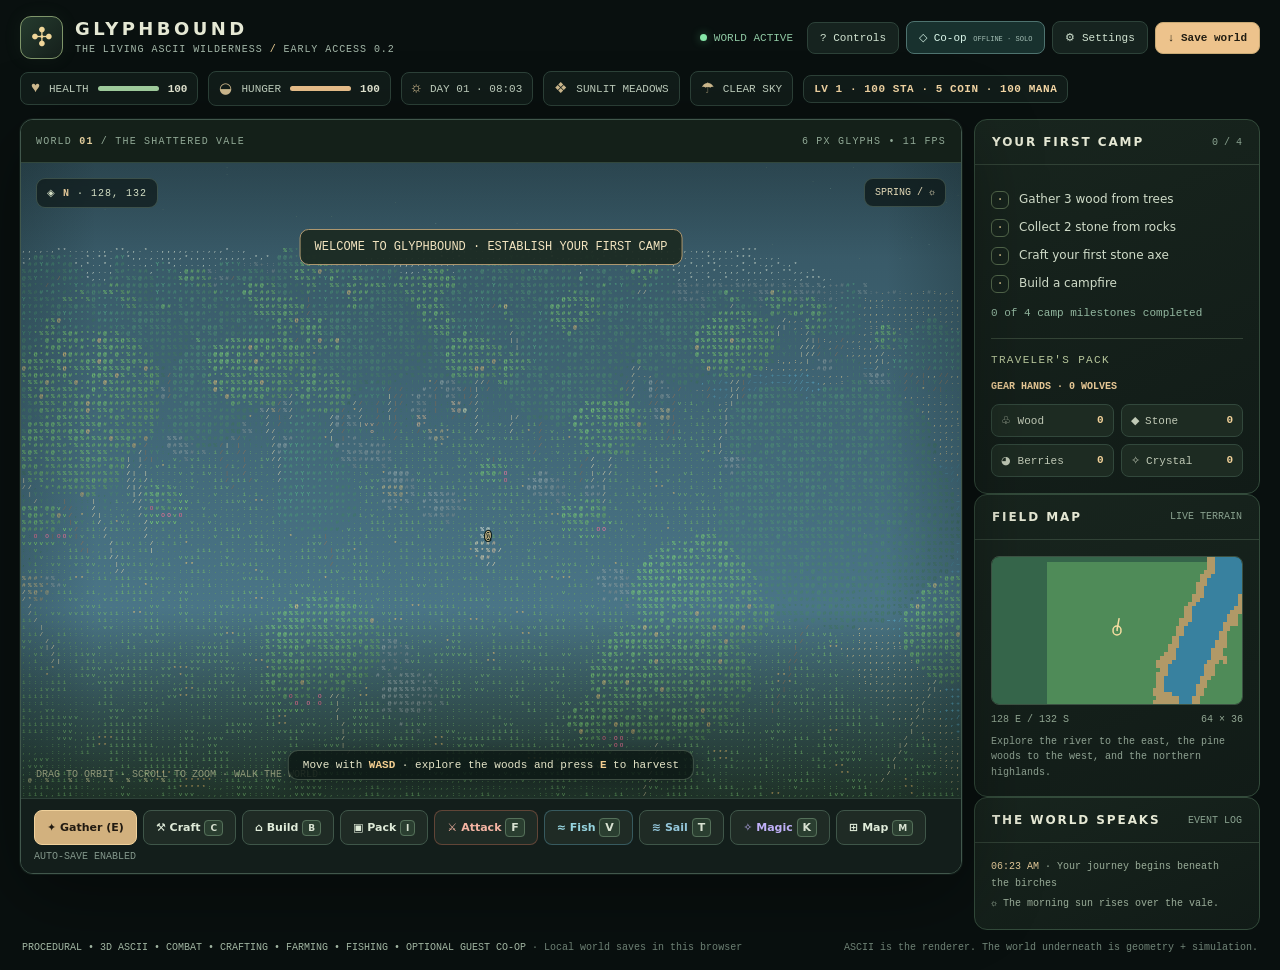
==== glyphbound/index.html @ f729c223 "feat(glyphbound): add playable ASCII wilderness v0.3 and co-op room source" ====
<!doctype html>
<html lang="en">
<head>
<meta charset="utf-8">
<meta name="viewport" content="width=device-width,initial-scale=1,viewport-fit=cover">
<meta name="theme-color" content="#0b1110">
<meta name="description" content="Glyphbound: a playable procedurally generated ASCII wilderness survival game.">
<title>GLYPHBOUND — A Living ASCII Wilderness</title>
<link rel="stylesheet" href="style.css">
</head>
<body>
<main class="app">
<header class="topbar"><div class="brand"><div class="mark" aria-hidden="true">✣</div><div><h1>GLYPHBOUND</h1><p>THE LIVING ASCII WILDERNESS <span style="color:#edcf95">/</span> EARLY ACCESS 0.2</p></div></div><div class="nav-actions"><span class="live-indicator"><span class="dot"></span><span id="live-status">WORLD ACTIVE</span></span><button class="small-btn" id="btn-help">? Controls</button><button class="small-btn" id="btn-coop">◇ Co-op <span id="coop-count">OFFLINE · SOLO</span></button><button class="small-btn" id="btn-settings">⚙ Settings</button><button class="small-btn gold" id="btn-save">↓ Save world</button></div></header>
<div class="top-strip"><div class="stat-chip"><span class="ico">♥</span><span>HEALTH</span><div class="meter"><i id="hp-bar"></i></div><b id="hp">100</b></div><div class="stat-chip food"><span class="ico">◒</span><span>HUNGER</span><div class="meter"><i id="food-bar"></i></div><b id="food">100</b></div><div class="stat-chip"><span class="ico">☼</span><span id="time-label">DAY 01 · 08:00</span></div><div class="stat-chip"><span class="ico">❖</span><span id="biome-label">SUNLIT MEADOWS</span></div><div class="stat-chip"><span class="ico">☂</span><span id="weather-label">CLEAR SKY</span></div><div class="stat-chip" id="rpg-status">LV 1 · 100 STA · 5 COIN</div></div>
<div class="layout"><section class="play-column" aria-label="Playable ASCII wilderness world"><div class="game-shell"><div class="screen-top"><span>WORLD <b>01</b> / THE SHATTERED VALE</span><span class="right" id="render-stats">6 PX GLYPHS • 0 FPS</span></div><div class="viewport" id="viewport"><canvas id="scene" aria-label="Third-person three-dimensional ASCII wilderness game" tabindex="0"></canvas><div class="loading-fallback" id="fallback"><div><pre aria-hidden="true">                /\     /\       /\
        /\     /**\   /**\     /**\
       /**\   /****\ /****\   /****\
    || || ||  |||| || |||| ||  |||| ||
 ...::;;,;:...,,..~~..,,...;;:...,,..</pre><strong>THE VALE IS TAKING SHAPE</strong><br><small>Run this game in a normal browser to enable the interactive world.</small></div></div><div class="vignette"></div><div class="compass">◈ <strong id="compass">N</strong> · <span id="coordinates">128, 132</span></div><div class="daytag" id="season-display">SPRING / ☼</div><div class="toast" id="toast" role="status" aria-live="polite"></div><div class="corner-note" id="world-note">DRAG TO ORBIT · SCROLL TO ZOOM · WALK THE WORLD</div><div class="hint" id="target-hint">Move with <b>WASD</b> · approach trees and press <b>E</b> to harvest</div><div class="drawer" id="drawer"><div class="dialog" role="dialog" aria-modal="true" aria-labelledby="dialog-title"><div class="dialog-head"><h2 id="dialog-title">FIELD NOTES</h2><button id="close-drawer" aria-label="Close dialog">✕</button></div><div class="dialog-body" id="dialog-body"></div></div></div></div><div class="action-row"><button class="primary" id="btn-action">✦ Gather <span class="kbd" style="font-size:9px">E</span></button><button id="btn-craft">⚒ Craft <span class="kbd" style="font-size:9px">C</span></button><button id="btn-build">⌂ Build <span class="kbd" style="font-size:9px">B</span></button><button id="btn-pack">▣ Pack <span class="kbd" style="font-size:9px">I</span></button><button id="btn-attack">⚔ Attack <span class="kbd">F</span></button><button id="btn-fish">≈ Fish <span class="kbd">V</span></button><button id="btn-boat">≋ Sail <span class="kbd">T</span></button><button id="btn-spell">✧ Magic <span class="kbd">K</span></button><button id="btn-map">⊞ Map <span class="kbd" style="font-size:9px">M</span></button><span class="grow"></span><span class="subtext" id="status-text">AUTO-SAVE ENABLED</span></div><div class="touchbar" aria-label="Touch game controls"><div class="touch-pad"><button data-dir="up" aria-label="Move forward">▲</button><button data-dir="left" aria-label="Move left">◀</button><button data-dir="down" aria-label="Move backward">▼</button><button data-dir="right" aria-label="Move right">▶</button></div><div class="touch-actions"><button id="touch-turn-l" aria-label="Rotate view left">↶ View</button><button id="touch-turn-r" aria-label="Rotate view right">View ↷</button><button class="action" id="touch-action">✦ GATHER</button><button id="touch-build">⌂ BUILD</button><button id="touch-attack">⚔ ATTACK</button><button id="touch-fish">≈ FISH</button><button id="touch-jump">↑ JUMP</button><button id="touch-boat">≋ RAFT</button><button id="touch-spell">✧ MAGIC</button></div></div></div></section>
<aside class="side"><section class="panel"><header class="panel-head"><h2>YOUR FIRST CAMP</h2><small id="quest-count">0 / 4</small></header><div class="panel-inner"><div id="objectives"></div><div class="progress" id="quest-progress">Collect resources to establish your home.</div><div class="divider"></div><h3 class="section-title">TRAVELER'S PACK</h3><p class="gear-summary" id="rpg-gear">GEAR HANDS</p><div class="inventory"><div class="resource"><span>♧ Wood</span><b id="res-wood">0</b></div><div class="resource"><span>◆ Stone</span><b id="res-stone">0</b></div><div class="resource"><span>◕ Berries</span><b id="res-berry">0</b></div><div class="resource"><span>✧ Crystal</span><b id="res-crystal">0</b></div></div></div></section><section class="panel"><header class="panel-head"><h2>FIELD MAP</h2><small>LIVE TERRAIN</small></header><div class="panel-inner"><div class="map-wrap"><canvas id="minimap" width="260" height="146" aria-label="Local map of your surroundings"></canvas></div><div class="scene-info"><span id="map-position">128 E / 132 S</span><span id="map-scale">64 × 36</span></div><p class="map-tip">Explore the river to the east, the pine woods to the west, and the northern highlands.</p></div></section><section class="panel"><header class="panel-head"><h2>THE WORLD SPEAKS</h2><small>EVENT LOG</small></header><div class="panel-inner"><div class="log" id="world-log"><p>☼ The morning sun rises over the vale.</p></div></div></section></aside></div>
<footer class="footer"><span><strong>PROCEDURAL • 3D ASCII • COMBAT • CRAFTING • FARMING • FISHING • OPTIONAL GUEST CO-OP</strong> · Local world saves in this browser</span><span>ASCII is the renderer. The world underneath is geometry + simulation.</span></footer>
<noscript><div class="noscript">JavaScript is required to run GLYPHBOUND. Open this page in a browser with JavaScript enabled.</div></noscript>
</main><script src="network.js"></script><script src="game.js"></script></body></html>
---- glyphbound/style.css ----
:root{--bg:#09100f;--panel:#111b19;--panel2:#16231f;--stroke:#2d4239;--stroke2:#3c594b;--ink:#e5e8d4;--muted:#a4b8a9;--dark:#72877e;--gold:#e6c088;--green:#8fc8a3;--red:#e99b83;--radius:13px;color-scheme:dark;font-family:ui-sans-serif,system-ui,-apple-system,"Segoe UI",Arial,sans-serif}
*{box-sizing:border-box}html{height:100%}body{margin:0;background:var(--bg);min-height:100%;color:var(--ink);overflow-x:hidden}button,select,input{font:inherit}button{cursor:pointer;touch-action:manipulation}button:focus-visible,select:focus-visible,input:focus-visible{outline:2px solid var(--gold);outline-offset:2px}.app{width:min(1660px,100%);margin:0 auto;padding:16px 20px 17px;min-height:100dvh;display:flex;flex-direction:column;gap:12px}.topbar{display:flex;align-items:center;justify-content:space-between;gap:16px;flex-wrap:wrap}.brand{display:flex;gap:12px;align-items:center}.mark{display:grid;place-items:center;width:43px;height:43px;border:1px solid #7f966a;border-radius:11px;color:#f0d699;background:linear-gradient(135deg,#253b2e,#151f1b);font-size:26px;line-height:1;font-family:Georgia,serif;box-shadow:0 0 20px #76b67b11}.brand h1{font-size:18px;letter-spacing:.19em;line-height:1;margin:0;font-weight:800}.brand p{margin:6px 0 0;color:var(--muted);font:10px/1.2 ui-monospace,Consolas,monospace;letter-spacing:.095em}.nav-actions{display:flex;align-items:center;gap:7px;flex-wrap:wrap}.live-indicator{color:var(--green);font:11px ui-monospace,monospace;display:flex;align-items:center;gap:7px;margin-right:7px;white-space:nowrap}.dot{height:7px;width:7px;background:#86e7a8;box-shadow:0 0 10px #63d58d77;border-radius:50%}.small-btn{border:1px solid var(--stroke);padding:9px 12px;background:var(--panel2);color:#d2e4d2;font:11px ui-monospace,monospace;border-radius:8px;white-space:nowrap}.small-btn:hover,.small-btn[aria-pressed="true"]{border-color:#8db294;background:#293c31}.small-btn.gold{border-color:#c8a974;color:#221d12;background:#edc38c;font-weight:800}.top-strip{display:flex;align-items:center;gap:10px;overflow:auto;padding-bottom:1px;scrollbar-width:none}.top-strip::-webkit-scrollbar{display:none}.stat-chip{border:1px solid var(--stroke);background:#111c19;display:flex;align-items:center;gap:9px;border-radius:8px;padding:7px 10px;min-width:max-content;color:#c2d1c0;font:11px ui-monospace,monospace}.stat-chip b{font-weight:700;color:var(--ink)}.stat-chip .ico{color:#d1bc90;font-size:15px}.stat-chip .meter{width:61px;height:5px;background:#304037;border-radius:9px;overflow:hidden}.stat-chip .meter i{height:100%;display:block;background:#a4d2a1;width:100%;transition:width .25s}.stat-chip.food .meter i{background:#ecc18c}.layout{display:grid;grid-template-columns:minmax(0,1fr) 286px;gap:12px;align-items:start}.play-column{min-width:0}.game-shell{position:relative;border:1px solid #41574c;border-radius:13px;background:#0c1715;overflow:hidden;box-shadow:0 0 0 1px #101b17,0 20px 80px #0006}.screen-top{height:43px;display:flex;align-items:center;justify-content:space-between;gap:10px;padding:0 15px;border-bottom:1px solid #32473c;background:#142019;color:#91a996;font:10px ui-monospace,monospace;letter-spacing:.12em}.screen-top b{color:#e3ce9d}.screen-top .right{white-space:nowrap}.viewport{height:clamp(390px,calc(100dvh - 265px),780px);min-height:360px;position:relative;touch-action:none;overflow:hidden;cursor:crosshair;background:radial-gradient(ellipse at 50% 45%,#25382d,#0a1213)}#scene{position:absolute;inset:0;width:100%;height:100%;display:block}.vignette{position:absolute;inset:0;pointer-events:none;background:linear-gradient(90deg,#0b171533,transparent 8%,transparent 92%,#0b171533),linear-gradient(0deg,#05100c33,transparent 28%,transparent 85%,#07100d33)}.compass{position:absolute;top:15px;left:15px;border:1px solid #88a68c55;background:#0b1513a8;backdrop-filter:blur(5px);border-radius:9px;padding:8px 10px;color:#d4dfc4;font:10px ui-monospace,monospace;letter-spacing:1px;pointer-events:none}.compass strong{color:#e1c697}.daytag{position:absolute;top:15px;right:15px;border:1px solid #88a68c55;background:#0b1513b5;border-radius:9px;padding:8px 10px;font:10px ui-monospace,monospace;color:#e1d7b5;pointer-events:none}.hint{position:absolute;bottom:18px;left:50%;transform:translateX(-50%);border:1px solid #9bb59c55;background:#0c1815d9;border-radius:10px;padding:8px 14px;max-width:calc(100% - 35px);text-align:center;color:#e5e5c8;font:11px ui-monospace,monospace;white-space:nowrap;overflow:hidden;text-overflow:ellipsis;pointer-events:none;box-shadow:0 5px 20px #0005}.hint b{color:#f4cf91}.toast{position:absolute;left:50%;top:66px;transform:translateX(-50%) translateY(-8px);transition:opacity .25s,transform .25s;opacity:0;pointer-events:none;background:#1c2a21eb;color:#f2e4bf;border:1px solid #ad976f;border-radius:9px;padding:10px 14px;font:12px ui-monospace,monospace;text-align:center;white-space:nowrap;max-width:95%;overflow:hidden;text-overflow:ellipsis;z-index:7}.toast.show{opacity:1;transform:translateX(-50%) translateY(0)}.corner-note{position:absolute;bottom:18px;left:15px;color:#e9e5b288;font:10px ui-monospace,monospace;pointer-events:none}.corner-note.hide{display:none}.loading-fallback{position:absolute;inset:0;z-index:3;background:radial-gradient(ellipse,#253b2c,#0a1513 70%);display:grid;place-items:center;color:#d6c399;text-align:center;font:12px ui-monospace,monospace;padding:20px}.loading-fallback pre{line-height:1.12;color:#8ebd95;font-size:clamp(7px,1.3vw,12px);margin:0 0 15px}.loading-fallback small{color:#c7be94;line-height:1.5}.viewport.ready .loading-fallback{display:none}.action-row{display:flex;gap:6px;align-items:center;padding:11px 13px;background:#131e1b;border-top:1px solid #2d4038;flex-wrap:wrap}.action-row button{border:1px solid #3f5649;background:#1f2b25;padding:10px 12px;border-radius:8px;font-size:11px;font-weight:650;color:#dfebd9;min-width:76px}.action-row button:hover,.action-row button[aria-pressed="true"]{border-color:#c1ac7b;background:#35402a}.action-row button.primary{background:#d2b17e;border-color:#f0d19b;color:#211a11}.action-row .grow{flex:1}.action-row .subtext{font:10px ui-monospace,monospace;color:#82968a}.touchbar{display:none;gap:10px;justify-content:space-between;align-items:center;padding:12px;background:#17241f;border-top:1px solid #35463d}.touch-pad{display:grid;grid-template-columns:repeat(3,49px);grid-template-rows:repeat(3,44px);gap:4px}.touch-pad button{border:1px solid #556957;border-radius:10px;background:#2a3a30;color:#fff4da;font-size:19px;font-weight:800;touch-action:none;user-select:none;-webkit-user-select:none}.touch-pad button:active,.touch-pad button.pressing{background:#ae936a;color:#1e201c}.touch-pad [data-dir="up"]{grid-row:1;grid-column:2}.touch-pad [data-dir="left"]{grid-row:2;grid-column:1}.touch-pad [data-dir="down"]{grid-row:2;grid-column:2}.touch-pad [data-dir="right"]{grid-row:2;grid-column:3}.touch-actions{display:grid;grid-template-columns:repeat(2,minmax(76px,1fr));gap:7px;max-width:190px;flex:1}.touch-actions button{border:1px solid #52654e;background:#27382b;color:#e6eedc;border-radius:10px;padding:13px 7px;font-size:11px;font-weight:750;letter-spacing:.02em}.touch-actions button.action{background:#d2b17e;border-color:#eecf98;color:#261d10}.panel{background:linear-gradient(155deg,#18251e,#111b17);border:1px solid #334b3b;border-radius:13px;overflow:hidden}.panel-head{padding:15px 17px;display:flex;justify-content:space-between;align-items:center;border-bottom:1px solid #314236}.panel-head h2{font-size:12px;letter-spacing:.16em;margin:0}.panel-head small{font:10px ui-monospace,monospace;color:#89a18f}.panel-inner{padding:16px}.section-title{color:#b8c79c;text-transform:uppercase;letter-spacing:.12em;font:11px ui-monospace,monospace;margin:0 0 12px}.objective{display:flex;gap:10px;align-items:flex-start;margin:10px 0}.check{flex:0 0 18px;height:18px;border:1px solid #53684c;border-radius:6px;text-align:center;font:12px/17px ui-monospace,monospace;color:#d5c18c}.objective.done .check{background:#31583d;border-color:#6aa774;color:#daf5bc}.objective span:last-child{font:12px/1.45 ui-sans-serif,system-ui;color:#d0dcc9}.objective.done span:last-child{color:#a5b7a0}.progress{font:11px/1.6 ui-monospace,monospace;color:#93b8a0;margin-top:12px}.divider{height:1px;background:#344436;margin:15px 0}.inventory{display:grid;grid-template-columns:repeat(2,1fr);gap:7px}.resource{display:flex;justify-content:space-between;gap:8px;align-items:center;padding:9px;border:1px solid #32483c;background:#1d2b22;border-radius:8px;font:11px ui-monospace,monospace}.resource span{color:#c0c9b6}.resource b{color:#f0d098}.scene-info{display:flex;justify-content:space-between;font:10px ui-monospace,monospace;color:#92a793;margin:9px 0}.map-wrap{position:relative;border:1px solid #3b5142;border-radius:8px;overflow:hidden}#minimap{display:block;width:100%;height:auto;aspect-ratio:1.7;image-rendering:pixelated;background:#233b29}.map-tip{margin:9px 0 0;color:#8fa292;font:10px/1.55 ui-monospace,monospace}.log{font:10px/1.65 ui-monospace,monospace;color:#9aad99;min-height:54px}.log p{margin:0 0 4px}.log strong{color:#e5cb9a;font-weight:500}.footer{display:flex;justify-content:space-between;gap:12px;align-items:center;color:#718578;font:10px ui-monospace,monospace;flex-wrap:wrap;padding:0 2px}.footer strong{color:#a6bba7;font-weight:500}.kbd{background:#2a3e30;border:1px solid #55705a;border-radius:4px;padding:2px 5px;color:#d9e2d2}.drawer{position:absolute;inset:0;z-index:8;background:#091410ba;display:none;align-items:center;justify-content:center;padding:20px;backdrop-filter:blur(4px)}.drawer.open{display:flex}.dialog{width:min(560px,100%);max-height:calc(100% - 6px);overflow:auto;border:1px solid #73916c;border-radius:12px;background:#17241c;box-shadow:0 20px 80px #000b}.dialog-head{display:flex;align-items:center;justify-content:space-between;padding:15px 18px;border-bottom:1px solid #3c5440;gap:12px}.dialog-head h2{margin:0;font-size:14px;letter-spacing:.09em}.dialog-head button{padding:6px 11px;background:#283a2d;border:1px solid #5c755b;border-radius:7px;color:#dce9d5}.dialog-body{padding:16px;display:grid;gap:9px}.recipe{display:flex;gap:12px;align-items:center;justify-content:space-between;border:1px solid #38513c;border-radius:9px;padding:12px;background:#203026}.recipe:has(button:disabled){opacity:.6}.recipe .details{min-width:0}.recipe strong{display:block;font-size:13px;color:#e8d7b4}.recipe small{display:block;color:#a4baa4;font:11px/1.7 ui-monospace,monospace;margin-top:4px}.recipe button{border:1px solid #c7aa78;background:#e2bd83;color:#1d2014;padding:9px 14px;border-radius:7px;font-size:12px;font-weight:750;flex-shrink:0}.recipe button:disabled{opacity:.55;cursor:not-allowed}.build-selected{border-color:#d6b882;background:#334028}.field-note{border:1px solid #546d55;background:#223329;border-radius:9px;padding:12px;color:#bfd0b8;font:12px/1.7 ui-monospace,monospace}.field-note strong{color:#f1cf99}.map-large{display:block;width:100%;aspect-ratio:1;background:#193427;image-rendering:pixelated;border:1px solid #557258;border-radius:8px}.settings-grid{display:grid;gap:13px}.settings-grid label{display:flex;align-items:center;justify-content:space-between;gap:14px;color:#d5dfcf;font:12px ui-monospace,monospace}.settings-grid select,.settings-grid input[type=range]{width:160px;accent-color:#dbbd88}.settings-grid select{padding:8px;border-radius:7px;border:1px solid #4e6852;background:#24372a;color:#d6dfcd}.menu-actions{display:flex;gap:8px;flex-wrap:wrap}.menu-actions button{border:1px solid #647f61;border-radius:8px;padding:11px 12px;background:#273a2d;color:#e4e6d5;font-size:12px}.menu-actions button.danger{border-color:#9a6b62;color:#ebb4a2}.help{color:#aebfa9;font:12px/1.8 ui-monospace,monospace}.help b{color:#e6c78e}.noscript{background:#3a251c;border:1px solid #bd7d55;padding:20px;font:14px/1.6 ui-monospace,monospace}.sr-only{position:absolute;width:1px;height:1px;overflow:hidden;clip:rect(0,0,0,0)}
@media(max-width:1050px){.layout{grid-template-columns:1fr}.side{display:grid;grid-template-columns:1fr 1fr;gap:12px;align-items:start}.side>.panel:last-child{grid-column:1/-1}.viewport{height:clamp(410px,60dvh,800px)}}
@media(max-width:650px){.app{padding:9px;gap:9px}.brand{gap:9px}.mark{width:36px;height:36px;font-size:21px}.brand h1{font-size:15px}.brand p{font-size:8px;letter-spacing:.06em}.topbar{gap:9px}.nav-actions{width:100%;justify-content:space-between;gap:5px}.small-btn{padding:8px 9px;font-size:10px}.live-indicator{font-size:10px;margin-right:0}.top-strip{gap:6px}.stat-chip{padding:7px 9px;font-size:10px}.stat-chip .meter{width:43px}.screen-top{font-size:8.5px;padding:0 10px;height:35px;letter-spacing:.065em}.viewport{height:clamp(365px,53dvh,580px);min-height:365px}.compass,.daytag{font-size:9px;top:10px;padding:7px 8px}.compass{left:9px}.daytag{right:9px}.hint{bottom:10px;font-size:9px;padding:7px 9px}.corner-note{display:none}.action-row{gap:5px;padding:8px}.action-row button{font-size:10px;padding:9px 7px;min-width:auto;flex:1}.action-row .subtext{display:none}.touchbar{display:flex}.side{grid-template-columns:1fr}.side>.panel:last-child{grid-column:auto}.footer{font-size:9px;padding:4px 2px}.panel-head{padding:13px}.panel-inner{padding:12px}.drawer{padding:9px}.dialog{max-height:98%}.touch-pad{grid-template-columns:repeat(3,45px);grid-template-rows:repeat(3,41px)}.touch-actions{max-width:176px}.touch-actions button{padding:13px 3px}}
@media(prefers-reduced-motion:reduce){*{scroll-behavior:auto!important;transition:none!important}}

/* Glyphbound 0.2 combat and inventory UI */
#rpg-status{font-size:11px;font-weight:800;letter-spacing:.05em;color:#f3d6a4;}
.gear-summary{font:700 10px ui-monospace,SFMono-Regular,monospace;color:#e7c895;line-height:1.8;margin:0 0 8px;}
#btn-attack,#touch-attack{color:#f4b4a3;border-color:rgba(196,109,83,.4)}
#btn-fish,#touch-fish{color:#96d4df;border-color:rgba(100,177,204,.35)}
@media(max-width:760px){.action-row{flex-wrap:wrap}.action-row button{font-size:11px}.touch-actions{display:grid;grid-template-columns:repeat(3,minmax(0,1fr));gap:5px}.touch-actions button{min-width:0;white-space:normal;padding:7px 3px;font-size:10px}}

#btn-boat,#touch-boat{color:#94c7db}#btn-spell,#touch-spell{color:#bfb0f8}

#btn-coop{border:1px solid #4e736f;color:#d9f5e9;background:#18312e}#coop-count{font-size:.64em;opacity:.72;white-space:nowrap}#coop-chat{max-height:175px;overflow-y:auto;margin:12px 0}#coop-chat p{margin:5px 0;overflow-wrap:anywhere}#coop-name,#coop-room,#coop-message{width:100%;padding:10px;color:#edf7ef;background:#111b1a;border:1px solid #45615b;border-radius:6px;min-width:0}.menu-actions:has(#coop-message){display:flex;flex-wrap:nowrap;gap:8px}.menu-actions #coop-message{flex:1}
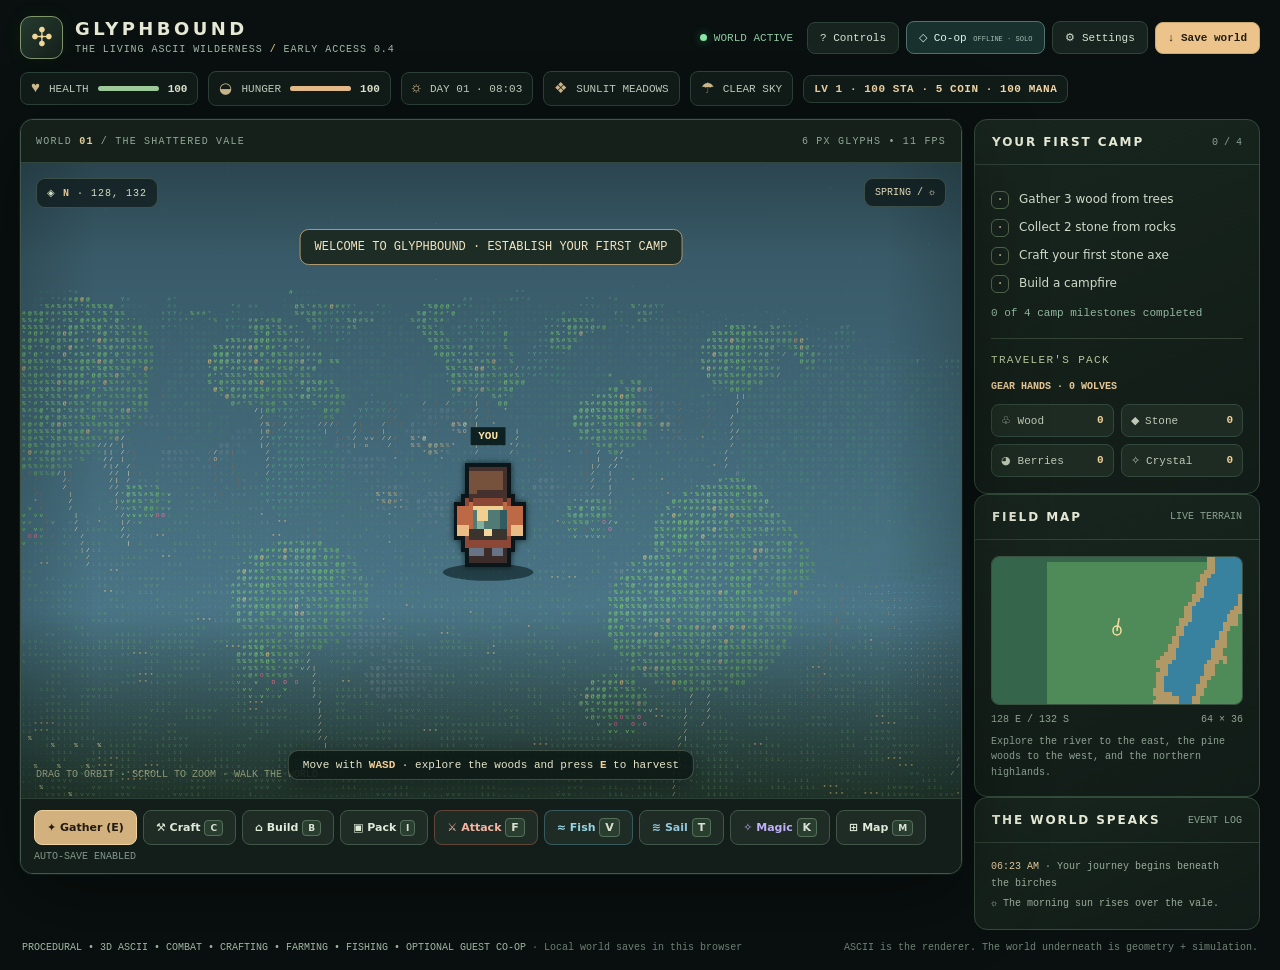
==== commit d7989137: "feat(glyphbound): readable ASCII scenery and animated traveler sprites" ====
--- a/glyphbound/index.html
+++ b/glyphbound/index.html
@@ -10,9 +10,9 @@
 </head>
 <body>
 <main class="app">
-<header class="topbar"><div class="brand"><div class="mark" aria-hidden="true">✣</div><div><h1>GLYPHBOUND</h1><p>THE LIVING ASCII WILDERNESS <span style="color:#edcf95">/</span> EARLY ACCESS 0.2</p></div></div><div class="nav-actions"><span class="live-indicator"><span class="dot"></span><span id="live-status">WORLD ACTIVE</span></span><button class="small-btn" id="btn-help">? Controls</button><button class="small-btn" id="btn-coop">◇ Co-op <span id="coop-count">OFFLINE · SOLO</span></button><button class="small-btn" id="btn-settings">⚙ Settings</button><button class="small-btn gold" id="btn-save">↓ Save world</button></div></header>
+<header class="topbar"><div class="brand"><div class="mark" aria-hidden="true">✣</div><div><h1>GLYPHBOUND</h1><p>THE LIVING ASCII WILDERNESS <span style="color:#edcf95">/</span> EARLY ACCESS 0.4</p></div></div><div class="nav-actions"><span class="live-indicator"><span class="dot"></span><span id="live-status">WORLD ACTIVE</span></span><button class="small-btn" id="btn-help">? Controls</button><button class="small-btn" id="btn-coop">◇ Co-op <span id="coop-count">OFFLINE · SOLO</span></button><button class="small-btn" id="btn-settings">⚙ Settings</button><button class="small-btn gold" id="btn-save">↓ Save world</button></div></header>
 <div class="top-strip"><div class="stat-chip"><span class="ico">♥</span><span>HEALTH</span><div class="meter"><i id="hp-bar"></i></div><b id="hp">100</b></div><div class="stat-chip food"><span class="ico">◒</span><span>HUNGER</span><div class="meter"><i id="food-bar"></i></div><b id="food">100</b></div><div class="stat-chip"><span class="ico">☼</span><span id="time-label">DAY 01 · 08:00</span></div><div class="stat-chip"><span class="ico">❖</span><span id="biome-label">SUNLIT MEADOWS</span></div><div class="stat-chip"><span class="ico">☂</span><span id="weather-label">CLEAR SKY</span></div><div class="stat-chip" id="rpg-status">LV 1 · 100 STA · 5 COIN</div></div>
-<div class="layout"><section class="play-column" aria-label="Playable ASCII wilderness world"><div class="game-shell"><div class="screen-top"><span>WORLD <b>01</b> / THE SHATTERED VALE</span><span class="right" id="render-stats">6 PX GLYPHS • 0 FPS</span></div><div class="viewport" id="viewport"><canvas id="scene" aria-label="Third-person three-dimensional ASCII wilderness game" tabindex="0"></canvas><div class="loading-fallback" id="fallback"><div><pre aria-hidden="true">                /\     /\       /\
+<div class="layout"><section class="play-column" aria-label="Playable ASCII wilderness world"><div class="game-shell"><div class="screen-top"><span>WORLD <b>01</b> / THE SHATTERED VALE</span><span class="right" id="render-stats">6 PX GLYPHS • 0 FPS</span></div><div class="viewport" id="viewport"><canvas id="scene" aria-label="Third-person 3D ASCII wilderness featuring animated pixel-art avatars" tabindex="0"></canvas><div class="loading-fallback" id="fallback"><div><pre aria-hidden="true">                /\     /\       /\
         /\     /**\   /**\     /**\
        /**\   /****\ /****\   /****\
     || || ||  |||| || |||| ||  |||| ||
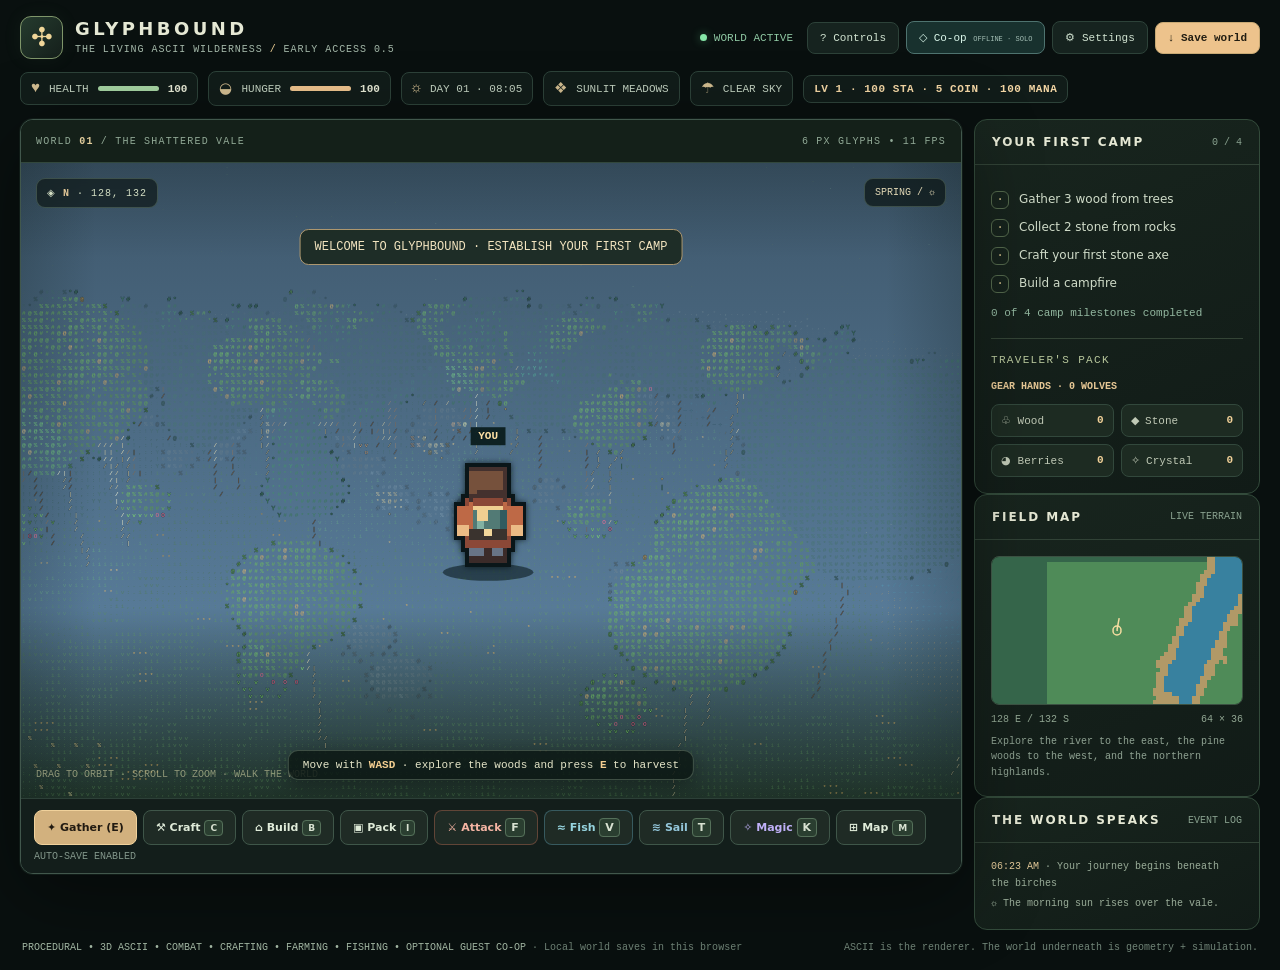
==== commit 8b30ad34: "feat(glyphbound): dynamic lighting, sun shadows, local lights and depth outlines" ====
--- a/glyphbound/index.html
+++ b/glyphbound/index.html
@@ -10,7 +10,7 @@
 </head>
 <body>
 <main class="app">
-<header class="topbar"><div class="brand"><div class="mark" aria-hidden="true">✣</div><div><h1>GLYPHBOUND</h1><p>THE LIVING ASCII WILDERNESS <span style="color:#edcf95">/</span> EARLY ACCESS 0.4</p></div></div><div class="nav-actions"><span class="live-indicator"><span class="dot"></span><span id="live-status">WORLD ACTIVE</span></span><button class="small-btn" id="btn-help">? Controls</button><button class="small-btn" id="btn-coop">◇ Co-op <span id="coop-count">OFFLINE · SOLO</span></button><button class="small-btn" id="btn-settings">⚙ Settings</button><button class="small-btn gold" id="btn-save">↓ Save world</button></div></header>
+<header class="topbar"><div class="brand"><div class="mark" aria-hidden="true">✣</div><div><h1>GLYPHBOUND</h1><p>THE LIVING ASCII WILDERNESS <span style="color:#edcf95">/</span> EARLY ACCESS 0.5</p></div></div><div class="nav-actions"><span class="live-indicator"><span class="dot"></span><span id="live-status">WORLD ACTIVE</span></span><button class="small-btn" id="btn-help">? Controls</button><button class="small-btn" id="btn-coop">◇ Co-op <span id="coop-count">OFFLINE · SOLO</span></button><button class="small-btn" id="btn-settings">⚙ Settings</button><button class="small-btn gold" id="btn-save">↓ Save world</button></div></header>
 <div class="top-strip"><div class="stat-chip"><span class="ico">♥</span><span>HEALTH</span><div class="meter"><i id="hp-bar"></i></div><b id="hp">100</b></div><div class="stat-chip food"><span class="ico">◒</span><span>HUNGER</span><div class="meter"><i id="food-bar"></i></div><b id="food">100</b></div><div class="stat-chip"><span class="ico">☼</span><span id="time-label">DAY 01 · 08:00</span></div><div class="stat-chip"><span class="ico">❖</span><span id="biome-label">SUNLIT MEADOWS</span></div><div class="stat-chip"><span class="ico">☂</span><span id="weather-label">CLEAR SKY</span></div><div class="stat-chip" id="rpg-status">LV 1 · 100 STA · 5 COIN</div></div>
 <div class="layout"><section class="play-column" aria-label="Playable ASCII wilderness world"><div class="game-shell"><div class="screen-top"><span>WORLD <b>01</b> / THE SHATTERED VALE</span><span class="right" id="render-stats">6 PX GLYPHS • 0 FPS</span></div><div class="viewport" id="viewport"><canvas id="scene" aria-label="Third-person 3D ASCII wilderness featuring animated pixel-art avatars" tabindex="0"></canvas><div class="loading-fallback" id="fallback"><div><pre aria-hidden="true">                /\     /\       /\
         /\     /**\   /**\     /**\
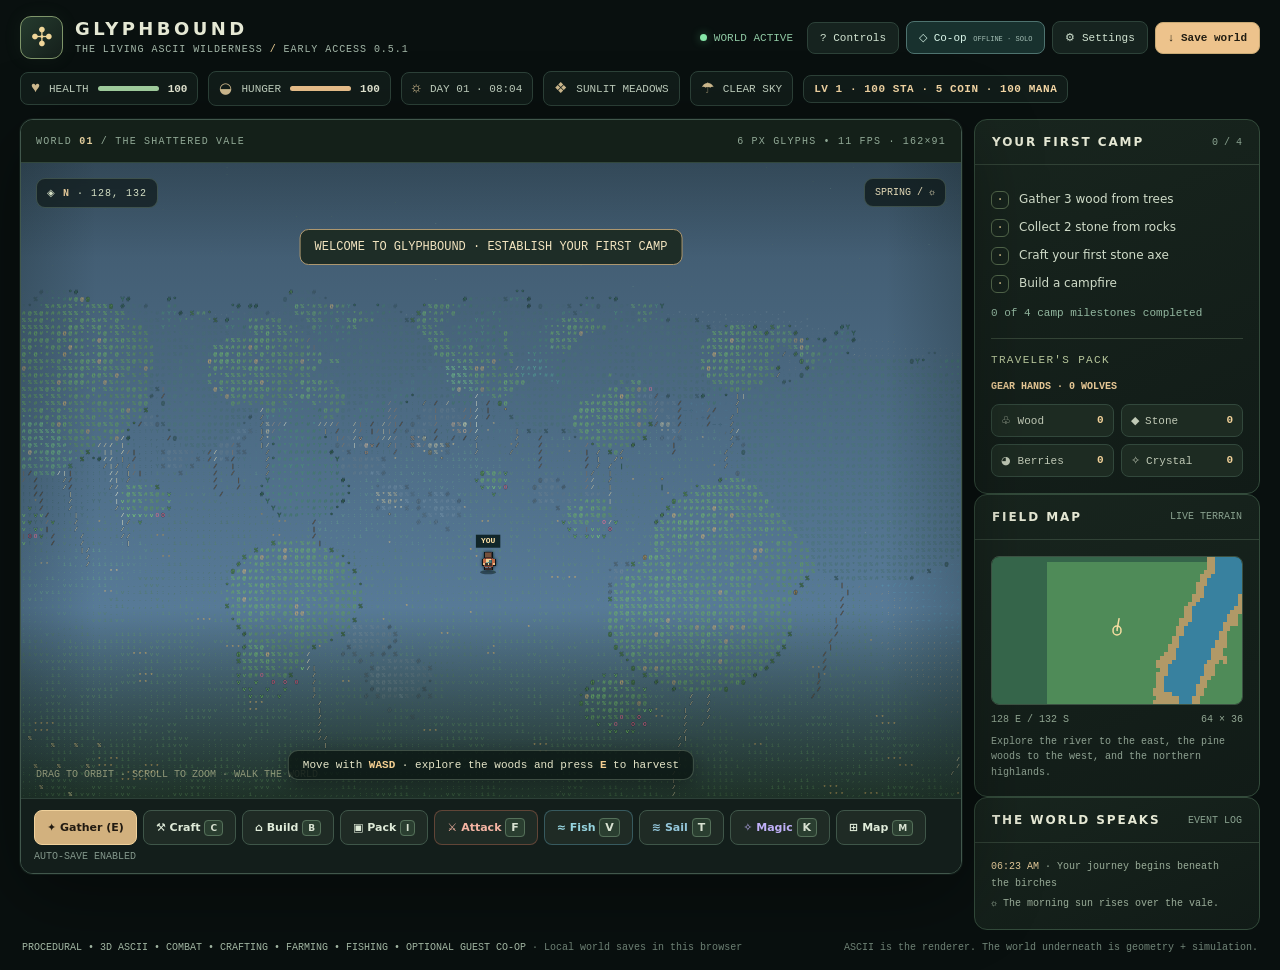
==== commit 6300a1b1: "fix(glyphbound): shrink world avatar and add saved character scale presets" ====
--- a/glyphbound/index.html
+++ b/glyphbound/index.html
@@ -10,7 +10,7 @@
 </head>
 <body>
 <main class="app">
-<header class="topbar"><div class="brand"><div class="mark" aria-hidden="true">✣</div><div><h1>GLYPHBOUND</h1><p>THE LIVING ASCII WILDERNESS <span style="color:#edcf95">/</span> EARLY ACCESS 0.5</p></div></div><div class="nav-actions"><span class="live-indicator"><span class="dot"></span><span id="live-status">WORLD ACTIVE</span></span><button class="small-btn" id="btn-help">? Controls</button><button class="small-btn" id="btn-coop">◇ Co-op <span id="coop-count">OFFLINE · SOLO</span></button><button class="small-btn" id="btn-settings">⚙ Settings</button><button class="small-btn gold" id="btn-save">↓ Save world</button></div></header>
+<header class="topbar"><div class="brand"><div class="mark" aria-hidden="true">✣</div><div><h1>GLYPHBOUND</h1><p>THE LIVING ASCII WILDERNESS <span style="color:#edcf95">/</span> EARLY ACCESS 0.5.1</p></div></div><div class="nav-actions"><span class="live-indicator"><span class="dot"></span><span id="live-status">WORLD ACTIVE</span></span><button class="small-btn" id="btn-help">? Controls</button><button class="small-btn" id="btn-coop">◇ Co-op <span id="coop-count">OFFLINE · SOLO</span></button><button class="small-btn" id="btn-settings">⚙ Settings</button><button class="small-btn gold" id="btn-save">↓ Save world</button></div></header>
 <div class="top-strip"><div class="stat-chip"><span class="ico">♥</span><span>HEALTH</span><div class="meter"><i id="hp-bar"></i></div><b id="hp">100</b></div><div class="stat-chip food"><span class="ico">◒</span><span>HUNGER</span><div class="meter"><i id="food-bar"></i></div><b id="food">100</b></div><div class="stat-chip"><span class="ico">☼</span><span id="time-label">DAY 01 · 08:00</span></div><div class="stat-chip"><span class="ico">❖</span><span id="biome-label">SUNLIT MEADOWS</span></div><div class="stat-chip"><span class="ico">☂</span><span id="weather-label">CLEAR SKY</span></div><div class="stat-chip" id="rpg-status">LV 1 · 100 STA · 5 COIN</div></div>
 <div class="layout"><section class="play-column" aria-label="Playable ASCII wilderness world"><div class="game-shell"><div class="screen-top"><span>WORLD <b>01</b> / THE SHATTERED VALE</span><span class="right" id="render-stats">6 PX GLYPHS • 0 FPS</span></div><div class="viewport" id="viewport"><canvas id="scene" aria-label="Third-person 3D ASCII wilderness featuring animated pixel-art avatars" tabindex="0"></canvas><div class="loading-fallback" id="fallback"><div><pre aria-hidden="true">                /\     /\       /\
         /\     /**\   /**\     /**\
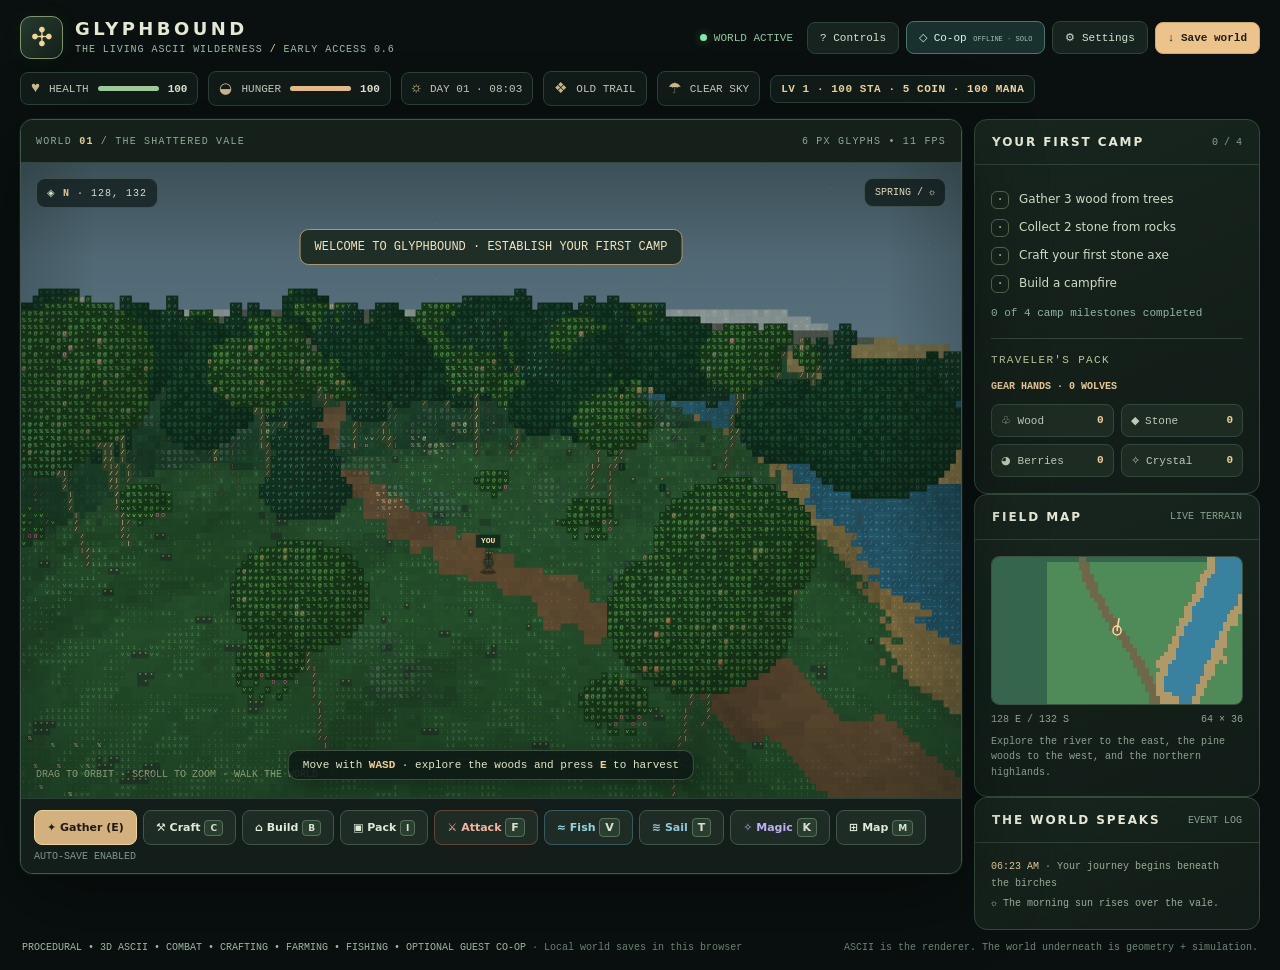
==== commit 82ffc5ef: "fix(glyphbound): terrain-backed natural ASCII palette and integrated glyph hero" ====
--- a/glyphbound/index.html
+++ b/glyphbound/index.html
@@ -10,7 +10,7 @@
 </head>
 <body>
 <main class="app">
-<header class="topbar"><div class="brand"><div class="mark" aria-hidden="true">✣</div><div><h1>GLYPHBOUND</h1><p>THE LIVING ASCII WILDERNESS <span style="color:#edcf95">/</span> EARLY ACCESS 0.5.1</p></div></div><div class="nav-actions"><span class="live-indicator"><span class="dot"></span><span id="live-status">WORLD ACTIVE</span></span><button class="small-btn" id="btn-help">? Controls</button><button class="small-btn" id="btn-coop">◇ Co-op <span id="coop-count">OFFLINE · SOLO</span></button><button class="small-btn" id="btn-settings">⚙ Settings</button><button class="small-btn gold" id="btn-save">↓ Save world</button></div></header>
+<header class="topbar"><div class="brand"><div class="mark" aria-hidden="true">✣</div><div><h1>GLYPHBOUND</h1><p>THE LIVING ASCII WILDERNESS <span style="color:#edcf95">/</span> EARLY ACCESS 0.6</p></div></div><div class="nav-actions"><span class="live-indicator"><span class="dot"></span><span id="live-status">WORLD ACTIVE</span></span><button class="small-btn" id="btn-help">? Controls</button><button class="small-btn" id="btn-coop">◇ Co-op <span id="coop-count">OFFLINE · SOLO</span></button><button class="small-btn" id="btn-settings">⚙ Settings</button><button class="small-btn gold" id="btn-save">↓ Save world</button></div></header>
 <div class="top-strip"><div class="stat-chip"><span class="ico">♥</span><span>HEALTH</span><div class="meter"><i id="hp-bar"></i></div><b id="hp">100</b></div><div class="stat-chip food"><span class="ico">◒</span><span>HUNGER</span><div class="meter"><i id="food-bar"></i></div><b id="food">100</b></div><div class="stat-chip"><span class="ico">☼</span><span id="time-label">DAY 01 · 08:00</span></div><div class="stat-chip"><span class="ico">❖</span><span id="biome-label">SUNLIT MEADOWS</span></div><div class="stat-chip"><span class="ico">☂</span><span id="weather-label">CLEAR SKY</span></div><div class="stat-chip" id="rpg-status">LV 1 · 100 STA · 5 COIN</div></div>
 <div class="layout"><section class="play-column" aria-label="Playable ASCII wilderness world"><div class="game-shell"><div class="screen-top"><span>WORLD <b>01</b> / THE SHATTERED VALE</span><span class="right" id="render-stats">6 PX GLYPHS • 0 FPS</span></div><div class="viewport" id="viewport"><canvas id="scene" aria-label="Third-person 3D ASCII wilderness featuring animated pixel-art avatars" tabindex="0"></canvas><div class="loading-fallback" id="fallback"><div><pre aria-hidden="true">                /\     /\       /\
         /\     /**\   /**\     /**\
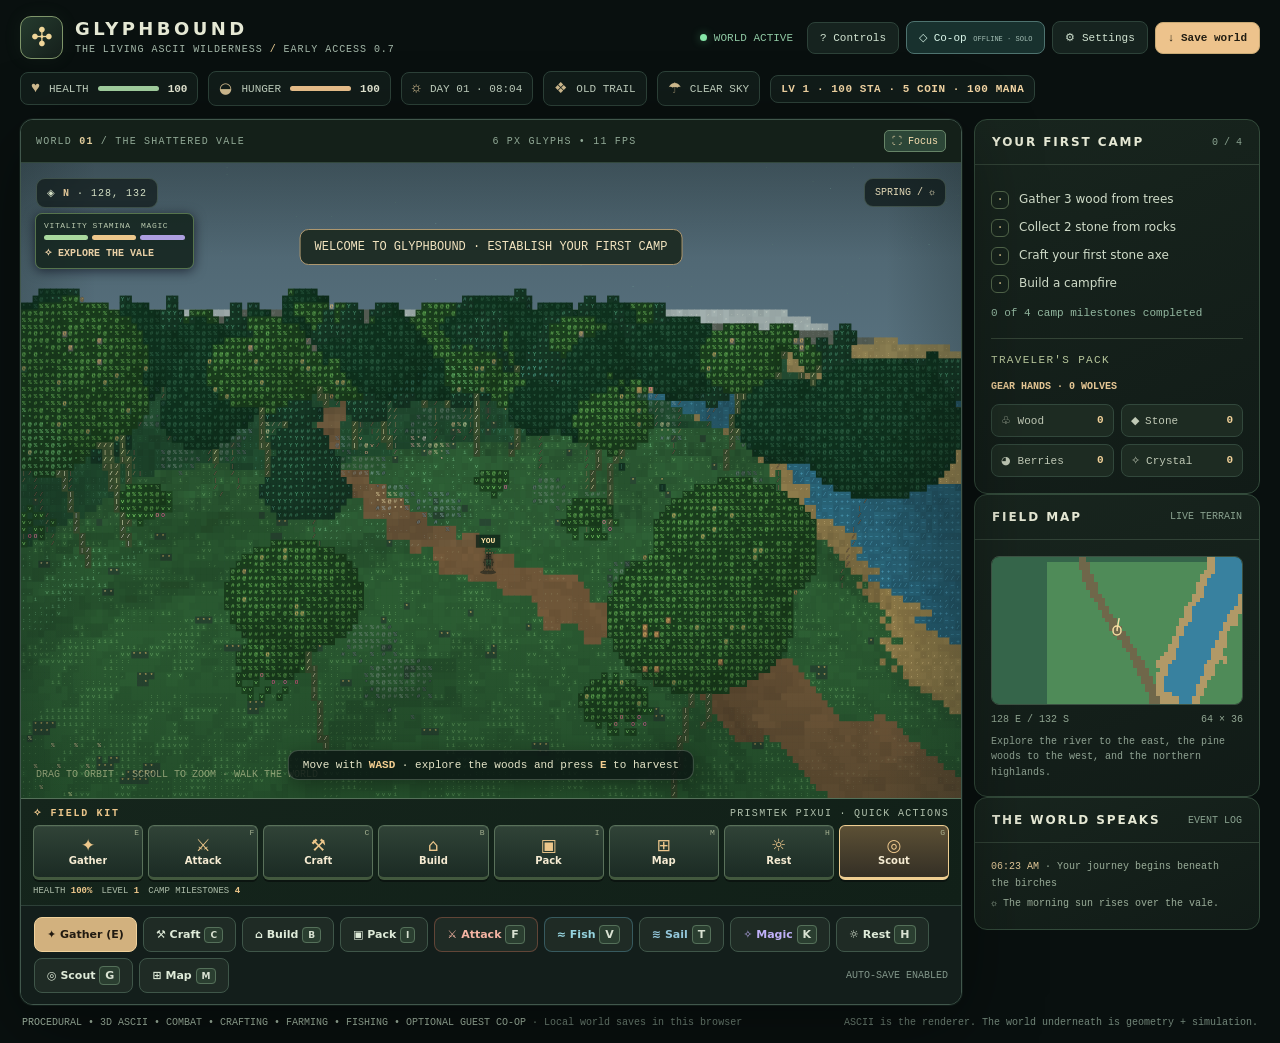
==== commit 32a95de3: "feat(glyphbound): PixUI-compatible field kit, focus mode, camp rest and scouting" ====
--- a/glyphbound/index.html
+++ b/glyphbound/index.html
@@ -10,14 +10,14 @@
 </head>
 <body>
 <main class="app">
-<header class="topbar"><div class="brand"><div class="mark" aria-hidden="true">✣</div><div><h1>GLYPHBOUND</h1><p>THE LIVING ASCII WILDERNESS <span style="color:#edcf95">/</span> EARLY ACCESS 0.6</p></div></div><div class="nav-actions"><span class="live-indicator"><span class="dot"></span><span id="live-status">WORLD ACTIVE</span></span><button class="small-btn" id="btn-help">? Controls</button><button class="small-btn" id="btn-coop">◇ Co-op <span id="coop-count">OFFLINE · SOLO</span></button><button class="small-btn" id="btn-settings">⚙ Settings</button><button class="small-btn gold" id="btn-save">↓ Save world</button></div></header>
+<header class="topbar"><div class="brand"><div class="mark" aria-hidden="true">✣</div><div><h1>GLYPHBOUND</h1><p>THE LIVING ASCII WILDERNESS <span style="color:#edcf95">/</span> EARLY ACCESS 0.7</p></div></div><div class="nav-actions"><span class="live-indicator"><span class="dot"></span><span id="live-status">WORLD ACTIVE</span></span><button class="small-btn" id="btn-help">? Controls</button><button class="small-btn" id="btn-coop">◇ Co-op <span id="coop-count">OFFLINE · SOLO</span></button><button class="small-btn" id="btn-settings">⚙ Settings</button><button class="small-btn gold" id="btn-save">↓ Save world</button></div></header>
 <div class="top-strip"><div class="stat-chip"><span class="ico">♥</span><span>HEALTH</span><div class="meter"><i id="hp-bar"></i></div><b id="hp">100</b></div><div class="stat-chip food"><span class="ico">◒</span><span>HUNGER</span><div class="meter"><i id="food-bar"></i></div><b id="food">100</b></div><div class="stat-chip"><span class="ico">☼</span><span id="time-label">DAY 01 · 08:00</span></div><div class="stat-chip"><span class="ico">❖</span><span id="biome-label">SUNLIT MEADOWS</span></div><div class="stat-chip"><span class="ico">☂</span><span id="weather-label">CLEAR SKY</span></div><div class="stat-chip" id="rpg-status">LV 1 · 100 STA · 5 COIN</div></div>
-<div class="layout"><section class="play-column" aria-label="Playable ASCII wilderness world"><div class="game-shell"><div class="screen-top"><span>WORLD <b>01</b> / THE SHATTERED VALE</span><span class="right" id="render-stats">6 PX GLYPHS • 0 FPS</span></div><div class="viewport" id="viewport"><canvas id="scene" aria-label="Third-person 3D ASCII wilderness featuring animated pixel-art avatars" tabindex="0"></canvas><div class="loading-fallback" id="fallback"><div><pre aria-hidden="true">                /\     /\       /\
+<div class="layout"><section class="play-column" aria-label="Playable ASCII wilderness world"><div class="game-shell"><div class="screen-top"><span>WORLD <b>01</b> / THE SHATTERED VALE</span><span class="right" id="render-stats">6 PX GLYPHS • 0 FPS</span><button class="pixui-focus-btn" id="btn-focus" type="button" aria-pressed="false" title="Expand world view">⛶ Focus</button></div><div class="viewport" id="viewport"><canvas id="scene" aria-label="Third-person 3D ASCII wilderness featuring animated pixel-art avatars" tabindex="0"></canvas><div class="loading-fallback" id="fallback"><div><pre aria-hidden="true">                /\     /\       /\
         /\     /**\   /**\     /**\
        /**\   /****\ /****\   /****\
     || || ||  |||| || |||| ||  |||| ||
- ...::;;,;:...,,..~~..,,...;;:...,,..</pre><strong>THE VALE IS TAKING SHAPE</strong><br><small>Run this game in a normal browser to enable the interactive world.</small></div></div><div class="vignette"></div><div class="compass">◈ <strong id="compass">N</strong> · <span id="coordinates">128, 132</span></div><div class="daytag" id="season-display">SPRING / ☼</div><div class="toast" id="toast" role="status" aria-live="polite"></div><div class="corner-note" id="world-note">DRAG TO ORBIT · SCROLL TO ZOOM · WALK THE WORLD</div><div class="hint" id="target-hint">Move with <b>WASD</b> · approach trees and press <b>E</b> to harvest</div><div class="drawer" id="drawer"><div class="dialog" role="dialog" aria-modal="true" aria-labelledby="dialog-title"><div class="dialog-head"><h2 id="dialog-title">FIELD NOTES</h2><button id="close-drawer" aria-label="Close dialog">✕</button></div><div class="dialog-body" id="dialog-body"></div></div></div></div><div class="action-row"><button class="primary" id="btn-action">✦ Gather <span class="kbd" style="font-size:9px">E</span></button><button id="btn-craft">⚒ Craft <span class="kbd" style="font-size:9px">C</span></button><button id="btn-build">⌂ Build <span class="kbd" style="font-size:9px">B</span></button><button id="btn-pack">▣ Pack <span class="kbd" style="font-size:9px">I</span></button><button id="btn-attack">⚔ Attack <span class="kbd">F</span></button><button id="btn-fish">≈ Fish <span class="kbd">V</span></button><button id="btn-boat">≋ Sail <span class="kbd">T</span></button><button id="btn-spell">✧ Magic <span class="kbd">K</span></button><button id="btn-map">⊞ Map <span class="kbd" style="font-size:9px">M</span></button><span class="grow"></span><span class="subtext" id="status-text">AUTO-SAVE ENABLED</span></div><div class="touchbar" aria-label="Touch game controls"><div class="touch-pad"><button data-dir="up" aria-label="Move forward">▲</button><button data-dir="left" aria-label="Move left">◀</button><button data-dir="down" aria-label="Move backward">▼</button><button data-dir="right" aria-label="Move right">▶</button></div><div class="touch-actions"><button id="touch-turn-l" aria-label="Rotate view left">↶ View</button><button id="touch-turn-r" aria-label="Rotate view right">View ↷</button><button class="action" id="touch-action">✦ GATHER</button><button id="touch-build">⌂ BUILD</button><button id="touch-attack">⚔ ATTACK</button><button id="touch-fish">≈ FISH</button><button id="touch-jump">↑ JUMP</button><button id="touch-boat">≋ RAFT</button><button id="touch-spell">✧ MAGIC</button></div></div></div></section>
+ ...::;;,;:...,,..~~..,,...;;:...,,..</pre><strong>THE VALE IS TAKING SHAPE</strong><br><small>Run this game in a normal browser to enable the interactive world.</small></div></div><div class="vignette"></div><div class="pixui-playstatus" id="pixui-playstatus" aria-label="Combat and exploration status"><div class="pixui-stat-line"><span>VITALITY</span><span>STAMINA</span><span>MAGIC</span></div><div class="pixui-meters"><i id="pixui-hp-fill"></i><i id="pixui-sta-fill"></i><i id="pixui-mana-fill"></i></div><div class="pixui-target" id="pixui-target" aria-live="polite">EXPLORE THE VALE</div></div><div class="compass">◈ <strong id="compass">N</strong> · <span id="coordinates">128, 132</span></div><div class="daytag" id="season-display">SPRING / ☼</div><div class="toast" id="toast" role="status" aria-live="polite"></div><div class="corner-note" id="world-note">DRAG TO ORBIT · SCROLL TO ZOOM · WALK THE WORLD</div><div class="hint" id="target-hint">Move with <b>WASD</b> · approach trees and press <b>E</b> to harvest</div><div class="drawer" id="drawer"><div class="dialog" role="dialog" aria-modal="true" aria-labelledby="dialog-title"><div class="dialog-head"><h2 id="dialog-title">FIELD NOTES</h2><button id="close-drawer" aria-label="Close dialog">✕</button></div><div class="dialog-body" id="dialog-body"></div></div></div></div><div class="pixui-toolbar" aria-label="PixUI field toolbar"><div class="pixui-barhead"><b>✧ FIELD KIT</b><span>PRISMTEK PIXUI · QUICK ACTIONS</span></div><div id="pixui-hotbar" class="pixui-hotbar" role="toolbar"></div><div id="pixui-bindings" class="pixui-bindings" aria-live="off"></div></div><div class="action-row"><button class="primary" id="btn-action">✦ Gather <span class="kbd" style="font-size:9px">E</span></button><button id="btn-craft">⚒ Craft <span class="kbd" style="font-size:9px">C</span></button><button id="btn-build">⌂ Build <span class="kbd" style="font-size:9px">B</span></button><button id="btn-pack">▣ Pack <span class="kbd" style="font-size:9px">I</span></button><button id="btn-attack">⚔ Attack <span class="kbd">F</span></button><button id="btn-fish">≈ Fish <span class="kbd">V</span></button><button id="btn-boat">≋ Sail <span class="kbd">T</span></button><button id="btn-spell">✧ Magic <span class="kbd">K</span></button><button id="btn-rest">☼ Rest <span class="kbd">H</span></button><button id="btn-scout">◎ Scout <span class="kbd">G</span></button><button id="btn-map">⊞ Map <span class="kbd" style="font-size:9px">M</span></button><span class="grow"></span><span class="subtext" id="status-text">AUTO-SAVE ENABLED</span></div><div class="touchbar" aria-label="Touch game controls"><div class="touch-pad"><button data-dir="up" aria-label="Move forward">▲</button><button data-dir="left" aria-label="Move left">◀</button><button data-dir="down" aria-label="Move backward">▼</button><button data-dir="right" aria-label="Move right">▶</button></div><div class="touch-actions"><button id="touch-turn-l" aria-label="Rotate view left">↶ View</button><button id="touch-turn-r" aria-label="Rotate view right">View ↷</button><button class="action" id="touch-action">✦ GATHER</button><button id="touch-build">⌂ BUILD</button><button id="touch-attack">⚔ ATTACK</button><button id="touch-fish">≈ FISH</button><button id="touch-jump">↑ JUMP</button><button id="touch-boat">≋ RAFT</button><button id="touch-spell">✧ MAGIC</button><button id="touch-rest">☼ REST</button><button id="touch-scout">◎ SCOUT</button></div></div></div></section>
 <aside class="side"><section class="panel"><header class="panel-head"><h2>YOUR FIRST CAMP</h2><small id="quest-count">0 / 4</small></header><div class="panel-inner"><div id="objectives"></div><div class="progress" id="quest-progress">Collect resources to establish your home.</div><div class="divider"></div><h3 class="section-title">TRAVELER'S PACK</h3><p class="gear-summary" id="rpg-gear">GEAR HANDS</p><div class="inventory"><div class="resource"><span>♧ Wood</span><b id="res-wood">0</b></div><div class="resource"><span>◆ Stone</span><b id="res-stone">0</b></div><div class="resource"><span>◕ Berries</span><b id="res-berry">0</b></div><div class="resource"><span>✧ Crystal</span><b id="res-crystal">0</b></div></div></div></section><section class="panel"><header class="panel-head"><h2>FIELD MAP</h2><small>LIVE TERRAIN</small></header><div class="panel-inner"><div class="map-wrap"><canvas id="minimap" width="260" height="146" aria-label="Local map of your surroundings"></canvas></div><div class="scene-info"><span id="map-position">128 E / 132 S</span><span id="map-scale">64 × 36</span></div><p class="map-tip">Explore the river to the east, the pine woods to the west, and the northern highlands.</p></div></section><section class="panel"><header class="panel-head"><h2>THE WORLD SPEAKS</h2><small>EVENT LOG</small></header><div class="panel-inner"><div class="log" id="world-log"><p>☼ The morning sun rises over the vale.</p></div></div></section></aside></div>
 <footer class="footer"><span><strong>PROCEDURAL • 3D ASCII • COMBAT • CRAFTING • FARMING • FISHING • OPTIONAL GUEST CO-OP</strong> · Local world saves in this browser</span><span>ASCII is the renderer. The world underneath is geometry + simulation.</span></footer>
 <noscript><div class="noscript">JavaScript is required to run GLYPHBOUND. Open this page in a browser with JavaScript enabled.</div></noscript>
-</main><script src="network.js"></script><script src="game.js"></script></body></html>+</main><script type="application/json" id="pixui-layout">{"schema":"prismtek.pixui-widgets/v1","engine":"phaser4","widgets":[{"id":"glyphbound-health","kind":"progress","label":"HEALTH","anchor":"top-left","binding":"health","value":1,"checked":false,"choices":[]},{"id":"glyphbound-level","kind":"text","label":"LEVEL","anchor":"top-center","binding":"level","value":0.5,"checked":false,"choices":[]},{"id":"glyphbound-objectives","kind":"quest","label":"CAMP MILESTONES","anchor":"top-right","binding":"remaining","value":0.5,"checked":false,"choices":[]},{"id":"glyphbound-hotbar","kind":"hotbar","label":"FIELD ACTIONS","anchor":"bottom-center","value":0.5,"checked":false,"choices":["Gather","Attack","Craft","Build","Pack","Map","Rest","Scout"]},{"id":"glyphbound-minimap","kind":"minimap","label":"LIVE MAP","anchor":"top-right","value":0.5,"checked":false,"choices":[]}]}</script><script type="application/json" id="pixui-theme">{"schema":"prismtek.pixel-ui/v1","engine":"phaser4","theme":{"id":"glyphbound_forest","name":"Glyphbound Forest","background":"#101c16","surface":"#24352a","edge":"#72916a","ink":"#f5ebd2","accent":"#edc78b","muted":"#b0c0ac","scale":2}}</script><script src="network.js"></script><script src="pixui-web.js"></script><script src="game.js"></script></body></html>
--- a/glyphbound/style.css
+++ b/glyphbound/style.css
@@ -13,4 +13,32 @@
 
 #btn-boat,#touch-boat{color:#94c7db}#btn-spell,#touch-spell{color:#bfb0f8}
 
-#btn-coop{border:1px solid #4e736f;color:#d9f5e9;background:#18312e}#coop-count{font-size:.64em;opacity:.72;white-space:nowrap}#coop-chat{max-height:175px;overflow-y:auto;margin:12px 0}#coop-chat p{margin:5px 0;overflow-wrap:anywhere}#coop-name,#coop-room,#coop-message{width:100%;padding:10px;color:#edf7ef;background:#111b1a;border:1px solid #45615b;border-radius:6px;min-width:0}.menu-actions:has(#coop-message){display:flex;flex-wrap:nowrap;gap:8px}.menu-actions #coop-message{flex:1}+#btn-coop{border:1px solid #4e736f;color:#d9f5e9;background:#18312e}#coop-count{font-size:.64em;opacity:.72;white-space:nowrap}#coop-chat{max-height:175px;overflow-y:auto;margin:12px 0}#coop-chat p{margin:5px 0;overflow-wrap:anywhere}#coop-name,#coop-room,#coop-message{width:100%;padding:10px;color:#edf7ef;background:#111b1a;border:1px solid #45615b;border-radius:6px;min-width:0}.menu-actions:has(#coop-message){display:flex;flex-wrap:nowrap;gap:8px}.menu-actions #coop-message{flex:1}
+
+/* Glyphbound v0.7 — PixUI contract-bound web HUD. Shared tokens also import into Prismtek Engine. */
+:root{--pixui-background:#101c16;--pixui-surface:#24352a;--pixui-edge:#72916a;--pixui-ink:#f5ebd2;--pixui-accent:#edc78b;--pixui-muted:#b0c0ac}
+.pixui-toolbar{background:linear-gradient(145deg,#15251c,#112018);border-top:1px solid #557159;padding:8px 12px 9px;position:relative;z-index:1}
+.pixui-barhead{display:flex;justify-content:space-between;gap:10px;align-items:center;margin-bottom:6px;font:10px ui-monospace,monospace;letter-spacing:.13em;color:var(--pixui-muted)}
+.pixui-barhead b{color:var(--pixui-accent);letter-spacing:.17em}
+.pixui-hotbar{display:grid;grid-template-columns:repeat(8,minmax(0,1fr));gap:5px}
+.pixui-slot{display:flex;align-items:center;justify-content:center;flex-direction:column;min-width:0;gap:1px;min-height:55px;padding:5px 2px;position:relative;color:var(--pixui-ink);border:1px solid #59715a;border-bottom:3px solid #42593e;border-radius:6px;background:linear-gradient(180deg,#304337,#1b2b24);box-shadow:inset 0 1px #ffffff0d,0 2px 0 #0b1410;transition:transform .15s,border-color .15s,box-shadow .15s}
+.pixui-slot:hover,.pixui-slot:focus-visible{transform:translateY(-2px);border-color:var(--pixui-accent);box-shadow:0 0 16px #e9bb7b33}
+.pixui-slot:active{transform:translateY(1px)}.pixui-slot.is-primary{border-color:#efce92;background:linear-gradient(#5c5035,#342f25)}
+.pixui-slot-icon{font-size:17px;line-height:1.1;color:var(--pixui-accent)}.pixui-slot-label{font:700 10px/1.2 ui-sans-serif,system-ui;overflow:hidden;text-overflow:ellipsis;max-width:100%}.pixui-slot-key{position:absolute;right:3px;top:2px;color:#c3cda8;font:8px ui-monospace,monospace;opacity:.8}
+.pixui-bindings{display:flex;gap:9px;flex-wrap:wrap;margin-top:6px;font:9px ui-monospace,monospace;color:var(--pixui-muted)}.pixui-bind strong{color:var(--pixui-accent)}
+.pixui-playstatus{position:absolute;left:14px;top:50px;z-index:4;background:#12231cd9;min-width:152px;max-width:220px;border:1px solid #56744d;border-radius:7px;padding:7px 8px;color:var(--pixui-ink);box-shadow:0 2px 12px #0019;pointer-events:none}
+.pixui-stat-line{display:grid;grid-template-columns:repeat(3,1fr);gap:5px;font:8px ui-monospace,monospace;letter-spacing:.08em;color:#bbcbb0}
+.pixui-meters{display:grid;grid-template-columns:repeat(3,1fr);gap:4px;margin:5px 0 7px;height:5px;background:transparent}
+.pixui-meters>i{display:block;width:100%;height:5px;border-radius:5px;transition:width .2s}
+#pixui-hp-fill{background:#a9d99e}#pixui-sta-fill{background:#edc78b}#pixui-mana-fill{background:#ad9fe1}
+.pixui-target{font:700 10px/1.35 ui-monospace,monospace;overflow-wrap:anywhere;max-width:200px;color:#e9d0a6}
+.viewport.danger{animation:pixui-damage .34s ease-out 1}@keyframes pixui-damage{0%{box-shadow:inset 0 0 0 2px #ee6a66aa}60%{box-shadow:inset 0 0 40px 8px #c43e3e44}100%{box-shadow:inset 0 0 0 transparent}}
+@media(max-width:650px){.app{gap:6px}.top-strip{overflow-x:auto;flex-wrap:nowrap;scrollbar-width:none}.top-strip .stat-chip{flex:none}.viewport{height:clamp(390px,57dvh,620px)}.pixui-toolbar{padding:7px 6px}.pixui-barhead{font-size:8px}.pixui-slot{min-height:51px;border-radius:5px;gap:2px}.pixui-slot-label{font-size:9px}.pixui-slot-icon{font-size:15px}.pixui-slot-key{display:none}.pixui-playstatus{min-width:121px;max-width:155px;top:49px;left:8px;padding:6px}.pixui-target{font-size:9px}.action-row{display:flex;flex-wrap:nowrap;overflow-x:auto;scrollbar-width:thin;padding:6px}.action-row button{flex:0 0 auto;min-width:70px;padding:8px 5px}.touchbar{padding:8px}.pixui-bindings{font-size:8px}}
+@media(prefers-reduced-motion:reduce){.pixui-slot,.pixui-meters>i{transition:none}.viewport.danger{animation:none}}
+
+/* FOCUS MODE: more actual game, fewer surrounding panels; always has a visible exit control. */
+.screen-top .pixui-focus-btn{background:#2c4637;color:#f7deb0;border:1px solid #668467;border-radius:5px;padding:4px 7px;font:10px ui-monospace,monospace;white-space:nowrap}
+.app.is-immersive .topbar,.app.is-immersive .top-strip,.app.is-immersive .side,.app.is-immersive .footer{display:none}
+.app.is-immersive{max-width:none;width:100%;padding:6px;gap:3px}.app.is-immersive .layout{display:block}.app.is-immersive .viewport{height:clamp(480px,73dvh,1200px)}
+.app.is-immersive .screen-top{border-color:var(--pixui-edge)}
+@media(max-width:650px){.screen-top .pixui-focus-btn{font-size:9px;padding:4px}.app.is-immersive .viewport{height:clamp(440px,72dvh,900px)}}
